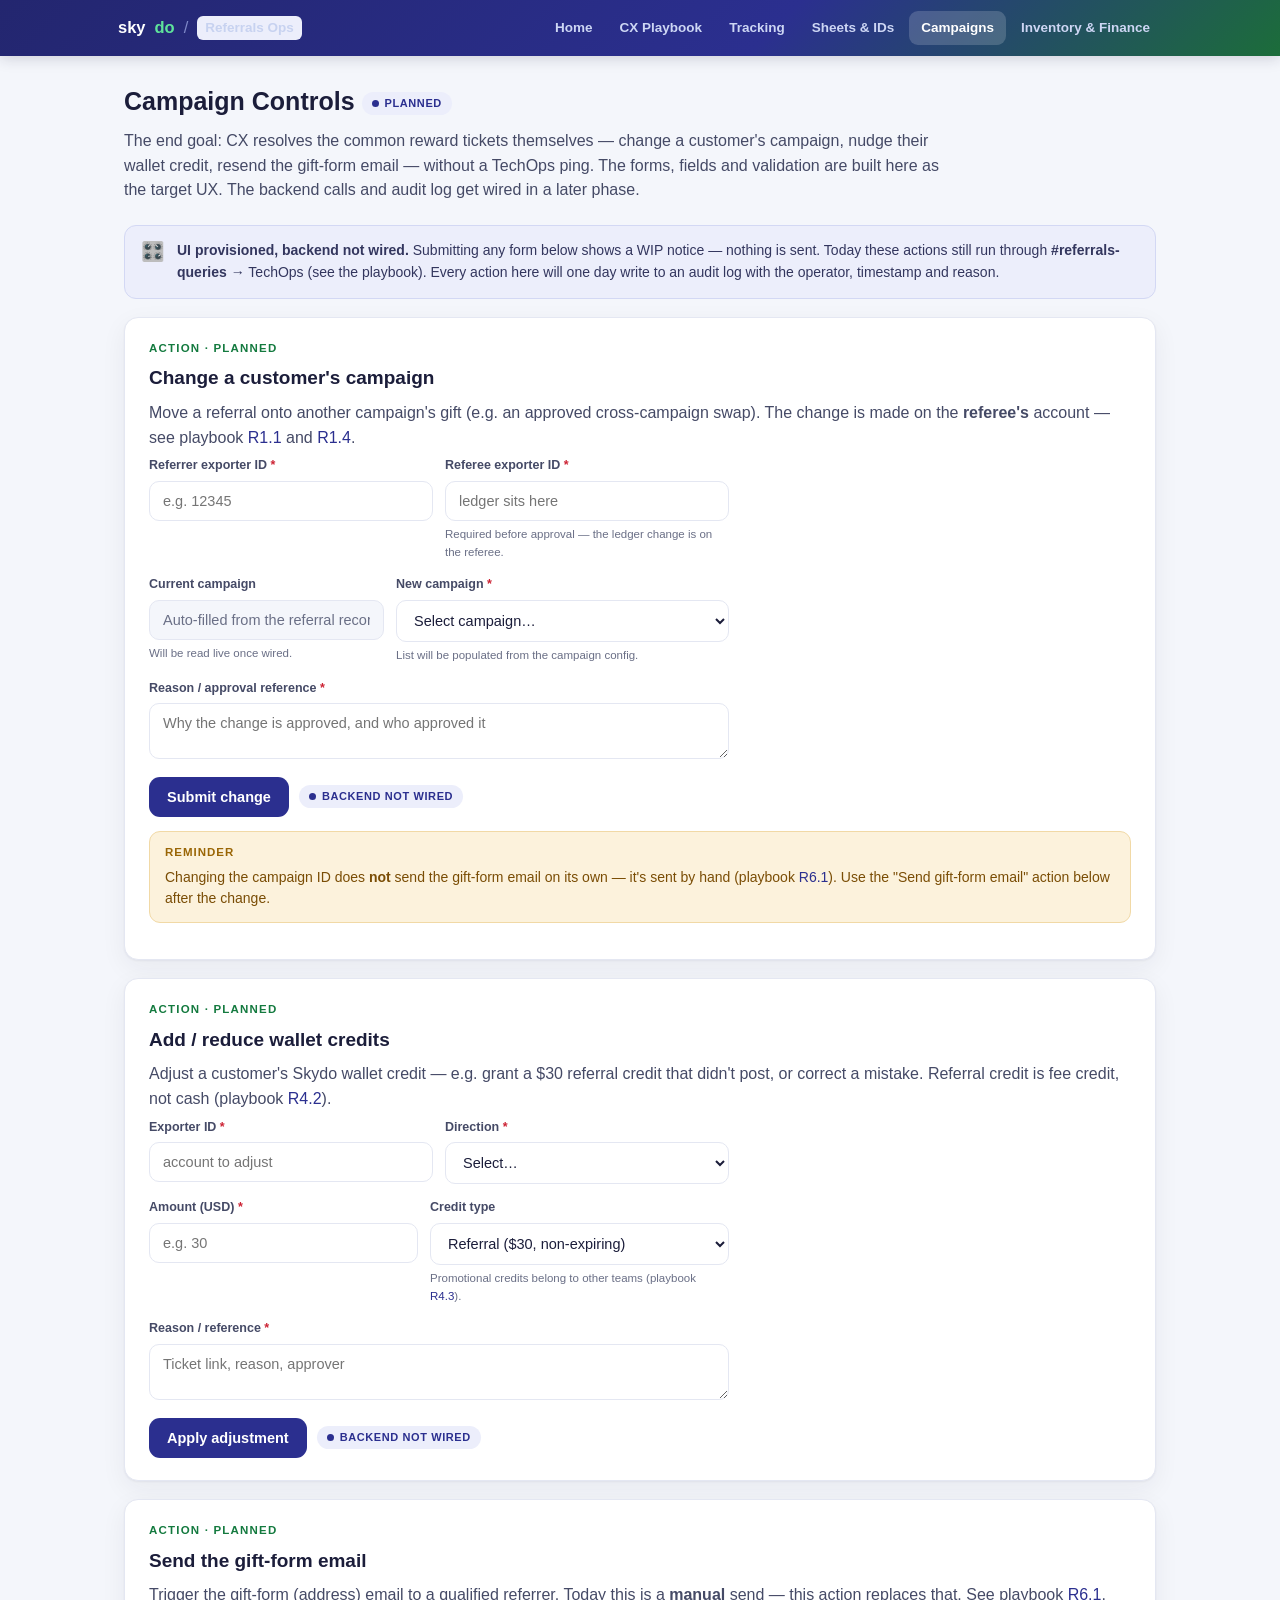
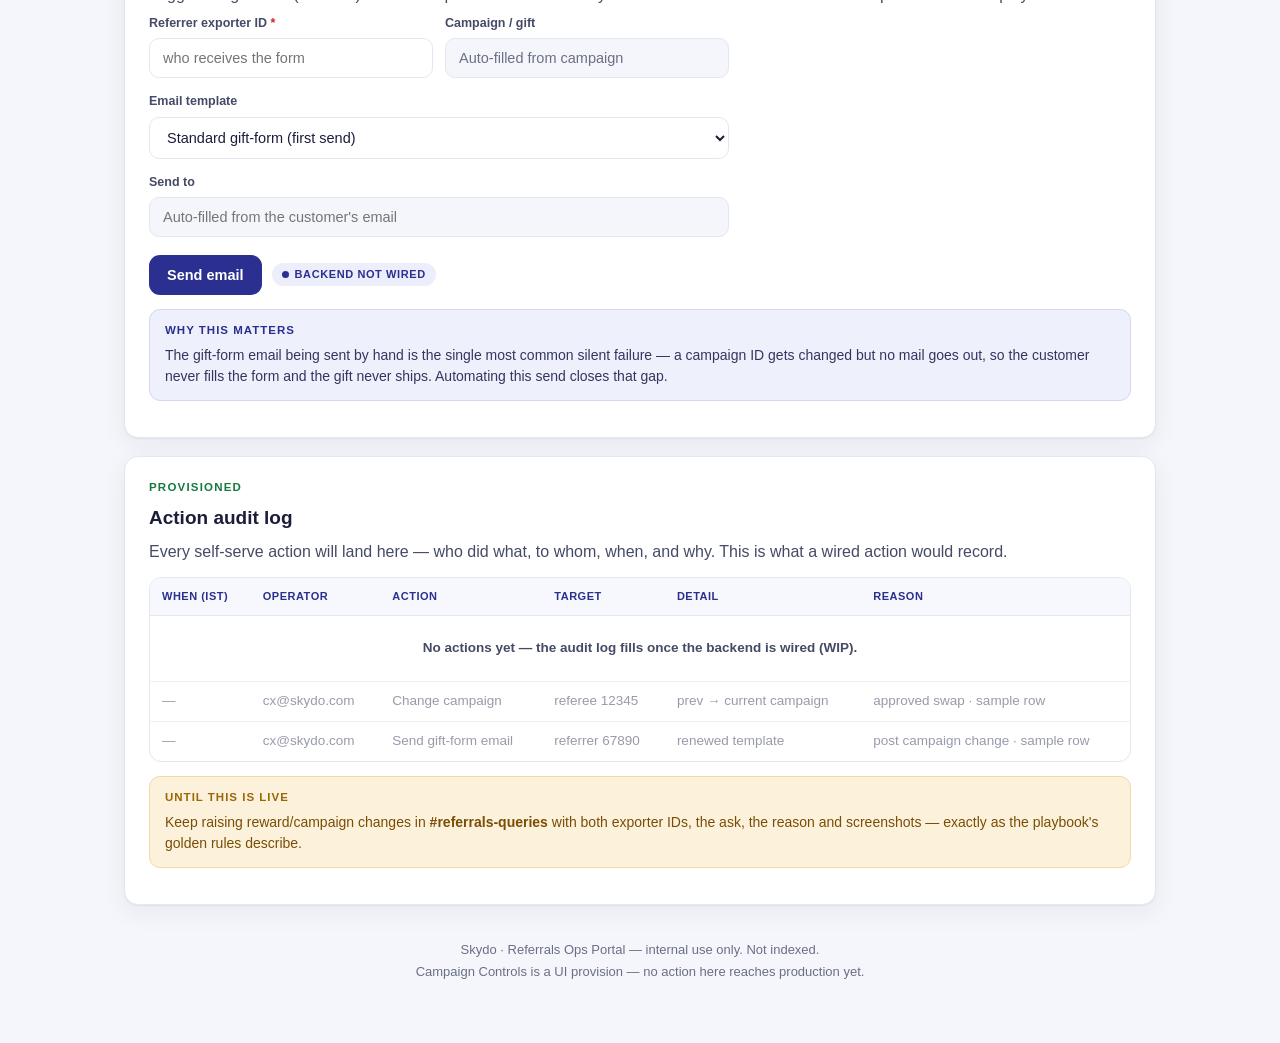
==== campaigns.html @ 993fd40b "Multi-page ops portal (public-safe) - index.html: portal dashboard (module hub + roadmap) - playbook" ====
<!DOCTYPE html>
<html lang="en">
<head>
<meta charset="UTF-8">
<meta name="viewport" content="width=device-width, initial-scale=1.0">
<meta name="robots" content="noindex, nofollow">
<meta name="referrer" content="no-referrer">
<title>Campaign Controls — Referrals Ops</title>
<link rel="stylesheet" href="assets/portal.css">
</head>
<body>

<nav class="portal-nav">
  <div class="pn-wrap">
    <a class="pn-brand" href="index.html"><span class="a">sky</span><span class="b">do</span><span class="sep">/</span><span class="tag">Referrals Ops</span></a>
    <div class="pn-links">
      <a href="index.html">Home</a>
      <a href="playbook.html">CX Playbook</a>
      <a href="sql-tracking.html">Tracking</a>
      <a href="sheets-and-ids.html">Sheets &amp; IDs</a>
      <a href="campaigns.html">Campaigns</a>
      <a href="inventory.html">Inventory &amp; Finance</a>
    </div>
  </div>
</nav>

<main class="wrap">

  <div class="page-head">
    <h1>Campaign Controls <span class="status planned" style="vertical-align:middle">Planned</span></h1>
    <p>The end goal: CX resolves the common reward tickets themselves — change a customer's campaign, nudge their wallet credit, resend the gift-form email — without a TechOps ping. The forms, fields and validation are built here as the target UX. The backend calls and audit log get wired in a later phase.</p>
  </div>

  <div class="wip-banner plan">
    <span class="ic">🎛️</span>
    <div class="body"><b>UI provisioned, backend not wired.</b> Submitting any form below shows a WIP notice — nothing is sent. Today these actions still run through <b>#referrals-queries</b> → TechOps (see the playbook). Every action here will one day write to an audit log with the operator, timestamp and reason.</div>
  </div>

  <!-- ACTION 1: CHANGE CAMPAIGN -->
  <div class="panel">
    <h2><span class="kicker">Action · Planned</span>Change a customer's campaign</h2>
    <p class="lead">Move a referral onto another campaign's gift (e.g. an approved cross-campaign swap). The change is made on the <b>referee's</b> account — see playbook <a href="playbook.html#R1.1">R1.1</a> and <a href="playbook.html#R1.4">R1.4</a>.</p>
    <form class="ops-form" data-wip="Change campaign">
      <div class="two">
        <div class="fld">
          <label>Referrer exporter ID <span class="req">*</span></label>
          <input type="text" inputmode="numeric" placeholder="e.g. 12345" required>
        </div>
        <div class="fld">
          <label>Referee exporter ID <span class="req">*</span></label>
          <input type="text" inputmode="numeric" placeholder="ledger sits here" required>
          <span class="hint">Required before approval — the ledger change is on the referee.</span>
        </div>
      </div>
      <div class="two">
        <div class="fld">
          <label>Current campaign</label>
          <input type="text" value="Auto-filled from the referral record" disabled>
          <span class="hint">Will be read live once wired.</span>
        </div>
        <div class="fld">
          <label>New campaign <span class="req">*</span></label>
          <select required>
            <option value="">Select campaign…</option>
            <option>This month · Coffee Machine</option>
            <option>Previous campaign</option>
            <option>Alexa Echo Dot — 15-day activation window</option>
            <option>Base — $30 / $30</option>
          </select>
          <span class="hint">List will be populated from the campaign config.</span>
        </div>
      </div>
      <div class="fld">
        <label>Reason / approval reference <span class="req">*</span></label>
        <textarea rows="2" placeholder="Why the change is approved, and who approved it" required></textarea>
      </div>
      <div class="form-actions">
        <button type="submit" class="btn-primary">Submit change</button>
        <span class="status planned">Backend not wired</span>
      </div>
    </form>
    <div class="callout warn"><div class="h">Reminder</div>Changing the campaign ID does <b>not</b> send the gift-form email on its own — it's sent by hand (playbook <a href="playbook.html#R6.1">R6.1</a>). Use the "Send gift-form email" action below after the change.</div>
  </div>

  <!-- ACTION 2: CREDITS -->
  <div class="panel">
    <h2><span class="kicker">Action · Planned</span>Add / reduce wallet credits</h2>
    <p class="lead">Adjust a customer's Skydo wallet credit — e.g. grant a $30 referral credit that didn't post, or correct a mistake. Referral credit is fee credit, not cash (playbook <a href="playbook.html#R4.2">R4.2</a>).</p>
    <form class="ops-form" data-wip="Wallet credit adjustment">
      <div class="two">
        <div class="fld">
          <label>Exporter ID <span class="req">*</span></label>
          <input type="text" inputmode="numeric" placeholder="account to adjust" required>
        </div>
        <div class="fld">
          <label>Direction <span class="req">*</span></label>
          <select required>
            <option value="">Select…</option>
            <option>Add credit (+)</option>
            <option>Reduce credit (−)</option>
          </select>
        </div>
      </div>
      <div class="two">
        <div class="fld">
          <label>Amount (USD) <span class="req">*</span></label>
          <input type="number" min="0" step="1" placeholder="e.g. 30" required>
        </div>
        <div class="fld">
          <label>Credit type</label>
          <select>
            <option>Referral ($30, non-expiring)</option>
            <option>Promotional (route to campaign owner)</option>
            <option>Correction / goodwill</option>
          </select>
          <span class="hint">Promotional credits belong to other teams (playbook <a href="playbook.html#R4.3">R4.3</a>).</span>
        </div>
      </div>
      <div class="fld">
        <label>Reason / reference <span class="req">*</span></label>
        <textarea rows="2" placeholder="Ticket link, reason, approver" required></textarea>
      </div>
      <div class="form-actions">
        <button type="submit" class="btn-primary">Apply adjustment</button>
        <span class="status planned">Backend not wired</span>
      </div>
    </form>
  </div>

  <!-- ACTION 3: SEND GIFT MAIL -->
  <div class="panel">
    <h2><span class="kicker">Action · Planned</span>Send the gift-form email</h2>
    <p class="lead">Trigger the gift-form (address) email to a qualified referrer. Today this is a <b>manual</b> send — this action replaces that. See playbook <a href="playbook.html#R6.1">R6.1</a>.</p>
    <form class="ops-form" data-wip="Send gift-form email">
      <div class="two">
        <div class="fld">
          <label>Referrer exporter ID <span class="req">*</span></label>
          <input type="text" inputmode="numeric" placeholder="who receives the form" required>
        </div>
        <div class="fld">
          <label>Campaign / gift</label>
          <input type="text" value="Auto-filled from campaign" disabled>
        </div>
      </div>
      <div class="fld">
        <label>Email template</label>
        <select>
          <option>Standard gift-form (first send)</option>
          <option>Renewed gift-form (after a campaign change)</option>
          <option>Reminder (form not filled)</option>
        </select>
      </div>
      <div class="fld">
        <label>Send to</label>
        <input type="email" placeholder="Auto-filled from the customer's email" disabled>
      </div>
      <div class="form-actions">
        <button type="submit" class="btn-primary">Send email</button>
        <span class="status planned">Backend not wired</span>
      </div>
    </form>
    <div class="callout idea"><div class="h">Why this matters</div>The gift-form email being sent by hand is the single most common silent failure — a campaign ID gets changed but no mail goes out, so the customer never fills the form and the gift never ships. Automating this send closes that gap.</div>
  </div>

  <!-- AUDIT LOG -->
  <div class="panel">
    <h2><span class="kicker">Provisioned</span>Action audit log</h2>
    <p class="lead">Every self-serve action will land here — who did what, to whom, when, and why. This is what a wired action would record.</p>
    <div class="tbl-scroll">
      <table class="data">
        <thead><tr><th>When (IST)</th><th>Operator</th><th>Action</th><th>Target</th><th>Detail</th><th>Reason</th></tr></thead>
        <tbody>
          <tr><td colspan="6" class="wipcell" style="text-align:center; padding:22px">No actions yet — the audit log fills once the backend is wired (WIP).</td></tr>
          <tr style="opacity:.55"><td>—</td><td>cx@skydo.com</td><td>Change campaign</td><td>referee 12345</td><td>prev → current campaign</td><td>approved swap · sample row</td></tr>
          <tr style="opacity:.55"><td>—</td><td>cx@skydo.com</td><td>Send gift-form email</td><td>referrer 67890</td><td>renewed template</td><td>post campaign change · sample row</td></tr>
        </tbody>
      </table>
    </div>
    <div class="callout warn"><div class="h">Until this is live</div>Keep raising reward/campaign changes in <b>#referrals-queries</b> with both exporter IDs, the ask, the reason and screenshots — exactly as the playbook's golden rules describe.</div>
  </div>

</main>

<footer>
  Skydo · Referrals Ops Portal — internal use only. Not indexed.<br>
  Campaign Controls is a UI provision — no action here reaches production yet.
</footer>

<script src="assets/portal.js"></script>
</body>
</html>
---- assets/portal.css ----
/* ============================================================
   Referrals Ops Portal — shared design system
   Tokens + component styles lifted from the CX playbook
   (index.html/playbook.html) so every module looks like one product.
   Module pages link this file; the playbook stays self-contained.
   ============================================================ */
:root{
  --blue:#2b2f8f; --blue-d:#23266f; --green:#1a9a4e; --green-d:#147a3f;
  --ink:#1b1d3a; --ink-soft:#454a66; --muted:#6a6f86;
  --bg:#f4f6fb; --card:#ffffff; --line:#e4e7f2;
  --ok:#157a43; --ok-bg:#e7f6ec;
  --warn:#9a6606; --warn-bg:#fcf2dc;
  --plan:#2b2f8f; --plan-bg:#eceefb;
  --ref:#2b2f8f; --ref-bg:#eceefb;
  --hi:#fff3a8;
  --radius:14px;
  --shadow:0 1px 2px rgba(27,29,58,.05),0 8px 26px rgba(27,29,58,.06);
  --mono:"SF Mono",ui-monospace,Menlo,Consolas,"Liberation Mono",monospace;
}
*{box-sizing:border-box}
html{scroll-behavior:smooth}
body{margin:0; background:var(--bg); color:var(--ink);
  font-family:-apple-system,BlinkMacSystemFont,"Segoe UI",Inter,Roboto,Helvetica,Arial,sans-serif;
  line-height:1.55; -webkit-font-smoothing:antialiased;}
a{color:var(--blue); text-decoration:none}
a:hover{text-decoration:underline}
code{background:#eef0fc; color:var(--blue-d); border-radius:5px; padding:1px 6px; font-size:13px; font-family:var(--mono)}
.wrap{max-width:1080px; margin:0 auto; padding:0 24px}
.muted{color:var(--muted)}
.kicker{display:block; font-size:11.5px; letter-spacing:1.2px; text-transform:uppercase; color:var(--green-d); margin-bottom:6px; font-weight:700}

/* ---------- Top navigation ---------- */
.portal-nav{position:sticky; top:0; z-index:80;
  background:linear-gradient(135deg,#23266f 0%,#2b2f8f 60%,#1c6d3a 100%);
  box-shadow:0 2px 14px rgba(27,29,58,.18)}
.pn-wrap{max-width:1080px; margin:0 auto; padding:6px 18px; display:flex; align-items:center; gap:14px; min-height:56px; flex-wrap:wrap}
.pn-brand{display:flex; align-items:center; gap:9px; font-weight:800; font-size:16.5px; color:#fff; white-space:nowrap}
.pn-brand:hover{text-decoration:none}
.pn-brand .a{color:#fff}.pn-brand .b{color:#5fe39b}
.pn-brand .sep{color:#7f88c8; font-weight:500}
.pn-brand .tag{color:#c7d2f0; font-weight:600; font-size:13.5px}
.pn-links{display:flex; gap:3px; margin-left:auto; flex-wrap:wrap}
.pn-links a{color:#cdd6f4; padding:7px 12px; border-radius:9px; font-size:13.5px; font-weight:600}
.pn-links a:hover{color:#fff; background:rgba(255,255,255,.10); text-decoration:none}
.pn-links a.active{color:#fff; background:rgba(255,255,255,.17)}

/* ---------- Hero ---------- */
.ops-hero{background:linear-gradient(135deg,#23266f 0%,#2b2f8f 52%,#147a3f 100%); color:#eef3ff; padding:34px 0 30px}
.ops-hero .logo-chip{display:inline-flex; background:#fff; padding:9px 16px; border-radius:12px; box-shadow:0 2px 10px rgba(0,0,0,.10)}
.ops-hero .skydo-logo{height:32px; width:auto; display:block}
.ops-hero h1{margin:16px 0 8px; font-size:29px; line-height:1.18; color:#fff; font-weight:750}
.ops-hero p.sub{margin:0; color:#c7d2f0; max-width:780px; font-size:15px}
.meta-row{margin-top:16px; display:flex; flex-wrap:wrap; gap:8px}
.meta-row .pill{background:rgba(255,255,255,.10); border:1px solid rgba(255,255,255,.18); color:#e4ecff; padding:5px 12px; border-radius:999px; font-size:12.5px}
.meta-row .pill.v{background:var(--green); border-color:var(--green); color:#fff; font-weight:700}

/* page heading (module pages, below nav) */
.page-head{padding:26px 0 4px}
.page-head h1{margin:0; font-size:25px; color:var(--ink); font-weight:750}
.page-head p{margin:8px 0 0; color:var(--ink-soft); max-width:820px}

/* ---------- Panels ---------- */
main{padding-bottom:10px}
.panel{background:var(--card); border:1px solid var(--line); border-radius:var(--radius); box-shadow:var(--shadow); padding:22px 24px; margin:18px 0}
.panel h2{margin:0 0 4px; font-size:19px; color:var(--ink)}
.panel p.lead{color:var(--ink-soft); margin:8px 0 4px}
.panel.gold{border:1.5px solid #bfe0cd; background:linear-gradient(180deg,#ffffff 0%,#f5fbf7 100%)}
.panel>h3{margin:18px 0 6px; font-size:15px; color:var(--ink)}

/* ---------- Status badges ---------- */
.status{display:inline-flex; align-items:center; gap:6px; font-size:11px; font-weight:800; letter-spacing:.6px; text-transform:uppercase; padding:3px 10px; border-radius:999px; white-space:nowrap}
.status::before{content:""; width:7px; height:7px; border-radius:50%; background:currentColor}
.status.live{background:var(--ok-bg); color:var(--ok)}
.status.wip{background:var(--warn-bg); color:var(--warn)}
.status.planned{background:var(--plan-bg); color:var(--plan)}

/* ---------- Module grid (dashboard) ---------- */
.mod-grid{display:grid; grid-template-columns:repeat(auto-fill,minmax(300px,1fr)); gap:16px; margin:18px 0 6px}
.mod-card{display:flex; flex-direction:column; gap:9px; background:var(--card); border:1px solid var(--line); border-radius:var(--radius); box-shadow:var(--shadow); padding:20px; color:inherit; transition:transform .14s, border-color .14s, box-shadow .14s}
.mod-card:hover{border-color:var(--blue); transform:translateY(-2px); text-decoration:none; box-shadow:0 6px 22px rgba(27,29,58,.12)}
.mod-card .row1{display:flex; align-items:center; gap:10px}
.mod-card .ic{font-size:22px; line-height:1}
.mod-card h3{margin:0; font-size:16.5px; color:var(--ink); flex:1}
.mod-card p{margin:0; color:var(--ink-soft); font-size:14px; flex:1}
.mod-card .go{margin-top:2px; font-size:13px; font-weight:700; color:var(--blue)}
.mod-card.soon{opacity:.96}

/* ---------- WIP banner ---------- */
.wip-banner{display:flex; gap:12px; align-items:flex-start; background:var(--warn-bg); border:1px solid #f1d9a6; color:#7a4d05; border-radius:12px; padding:14px 16px; margin:18px 0}
.wip-banner.plan{background:var(--plan-bg); border-color:#d3d8f4; color:#33365e}
.wip-banner .ic{font-size:19px; line-height:1.3}
.wip-banner b{color:inherit}
.wip-banner .body{font-size:14px}

/* ---------- Callouts (from playbook) ---------- */
.callout{border-radius:11px; padding:12px 15px; font-size:14px; margin:14px 0}
.callout .h{font-weight:800; font-size:11.5px; letter-spacing:1px; text-transform:uppercase; margin-bottom:5px}
.callout.warn{background:var(--warn-bg); border:1px solid #f1d9a6; color:#7a4d05}
.callout.warn .h{color:var(--warn)}
.callout.idea{background:#eef0fc; border:1px solid #d3d8f4; color:#33365e}
.callout.idea .h{color:var(--blue)}
.callout.case{background:#f3faf5; border:1px solid #cfead8; color:#2c4a38}
.callout.case .h{color:var(--green-d)}

/* ---------- Toolbox + map table (from playbook) ---------- */
.toolbox{background:#f3f6fd; border:1px solid #d9e0f5; border-radius:11px; padding:13px 16px; margin-top:12px; font-size:14.5px; color:var(--ink-soft)}
.toolbox .h{font-weight:800; font-size:11.5px; letter-spacing:.8px; text-transform:uppercase; color:var(--blue); margin-bottom:6px}
.toolbox a{font-weight:650; word-break:break-word}
table.map{width:100%; border-collapse:collapse; margin-top:8px; font-size:14px}
table.map th{text-align:left; font-size:11.5px; letter-spacing:.8px; text-transform:uppercase; color:var(--blue); padding:6px 10px; border-bottom:1.5px solid #d9e0f5}
table.map td{padding:8px 10px; border-bottom:1px solid #e6eaf7; color:var(--ink-soft); vertical-align:top}
table.map td code{background:#eef0fc; color:var(--blue-d)}

/* ---------- Data tables ---------- */
.tbl-scroll{overflow-x:auto; border:1px solid var(--line); border-radius:12px; margin:12px 0}
table.data{width:100%; border-collapse:collapse; font-size:13.5px; min-width:640px}
table.data th{text-align:left; font-size:11px; letter-spacing:.5px; text-transform:uppercase; color:var(--blue); padding:10px 12px; border-bottom:1.5px solid var(--line); background:#f7f8fd; white-space:nowrap}
table.data td{padding:9px 12px; border-bottom:1px solid #eef1f7; color:var(--ink-soft); vertical-align:top}
table.data tr:last-child td{border-bottom:none}
table.data tbody tr:hover td,table.data tr:hover td{background:#fafbff}
table.data td code{background:#eef0fc; color:var(--blue-d)}
.wipcell{color:var(--warn); font-weight:600}

/* ---------- SQL query cards ---------- */
.sqlq{border:1px solid var(--line); border-radius:12px; margin:16px 0; overflow:hidden; background:#fff; box-shadow:var(--shadow)}
.sqlq>.head{display:flex; align-items:flex-start; gap:12px; padding:13px 16px; background:#f3f6fd; border-bottom:1px solid #d9e0f5}
.sqlq>.head .meta{flex:1; min-width:0}
.sqlq>.head .t{font-weight:700; font-size:15px; color:var(--ink)}
.sqlq>.head .d{font-size:13px; color:var(--ink-soft); margin-top:3px}
.sqlq>.head .tables{margin-top:6px; display:flex; flex-wrap:wrap; gap:5px}
.sqlq .tables code{font-size:11.5px; background:#e7ecff; color:var(--blue-d)}
.sqlq pre{margin:0; padding:15px 16px; overflow-x:auto; background:#0f1226; color:#e7ecff; font-size:12.7px; line-height:1.55; font-family:var(--mono)}
.sqlq pre code{background:none; color:inherit; padding:0; font-size:inherit}
.sqlq .foot{padding:10px 16px; border-top:1px solid var(--line); background:#fafbff; font-size:12.7px; color:var(--muted); display:flex; gap:10px; align-items:center; flex-wrap:wrap}

/* copy button */
.copy{border:1px solid var(--line); background:#fff; color:var(--ink-soft); padding:6px 11px; border-radius:8px; font-size:12.5px; cursor:pointer; font-weight:600; white-space:nowrap}
.copy:hover{border-color:var(--blue); color:var(--blue)}
.copy.done{border-color:var(--green); color:var(--green-d)}

/* ---------- Buttons ---------- */
.btn{border:1px solid var(--line); background:#fff; color:var(--ink-soft); padding:11px 15px; border-radius:11px; font-size:13.5px; cursor:pointer; font-weight:600; text-decoration:none; display:inline-block}
.btn:hover{border-color:var(--blue); color:var(--blue); text-decoration:none}
.btn-primary{background:var(--blue); color:#fff; border:none; padding:12px 18px; border-radius:11px; font-weight:700; font-size:14.5px; cursor:pointer}
.btn-primary:hover{background:var(--blue-d)}
.btn-primary:disabled,.btn-primary[disabled]{background:#b7bce0; cursor:not-allowed}

/* ---------- Forms (self-serve action provisions) ---------- */
.ops-form{display:grid; gap:14px; max-width:580px; margin-top:6px}
.ops-form .two{display:grid; grid-template-columns:1fr 1fr; gap:12px}
.fld{display:flex; flex-direction:column; gap:5px}
.fld label{font-size:12.5px; font-weight:700; color:var(--ink-soft)}
.fld label .req{color:#c23}
.fld input,.fld select,.fld textarea{padding:11px 13px; border:1.5px solid var(--line); border-radius:10px; font-size:14.5px; font-family:inherit; background:#fff; color:var(--ink)}
.fld input:focus,.fld select:focus,.fld textarea:focus{outline:none; border-color:var(--blue); box-shadow:0 0 0 4px rgba(43,47,143,.12)}
.fld input:disabled,.fld select:disabled,.fld textarea:disabled{background:#f4f6fb; color:var(--muted); cursor:not-allowed}
.fld .hint{font-size:11.5px; color:var(--muted)}
.form-actions{display:flex; gap:10px; align-items:center; margin-top:4px; flex-wrap:wrap}

/* ---------- Stat cards (finance) ---------- */
.stat-grid{display:grid; grid-template-columns:repeat(auto-fill,minmax(200px,1fr)); gap:14px; margin:14px 0}
.stat{background:var(--card); border:1px solid var(--line); border-radius:12px; padding:16px 18px; box-shadow:var(--shadow)}
.stat .l{font-size:11.5px; letter-spacing:.6px; text-transform:uppercase; color:var(--muted); font-weight:700}
.stat .v{font-size:24px; font-weight:800; color:var(--ink); margin-top:5px}
.stat .v.wipv{color:var(--warn); font-size:16px; font-weight:700; letter-spacing:.3px}
.stat .s{font-size:12px; color:var(--muted); margin-top:3px}

/* ---------- Misc ---------- */
.tag{display:inline-block; font-size:11px; font-weight:700; background:var(--ref-bg); color:var(--ref); padding:2px 8px; border-radius:6px}
ul.clean{margin:6px 0 0; padding-left:20px} ul.clean li{margin:5px 0; color:var(--ink-soft)}
.divider{height:1px; background:var(--line); margin:22px 0}
footer{max-width:1080px; margin:34px auto 60px; padding:0 24px; color:var(--muted); font-size:13px; text-align:center; line-height:1.7}
footer a{font-weight:600}

@media (max-width:640px){
  .ops-hero h1{font-size:23px}
  .page-head h1{font-size:21px}
  .ops-form .two{grid-template-columns:1fr}
  .pn-links{gap:1px}
  .pn-links a{padding:6px 9px; font-size:13px}
}
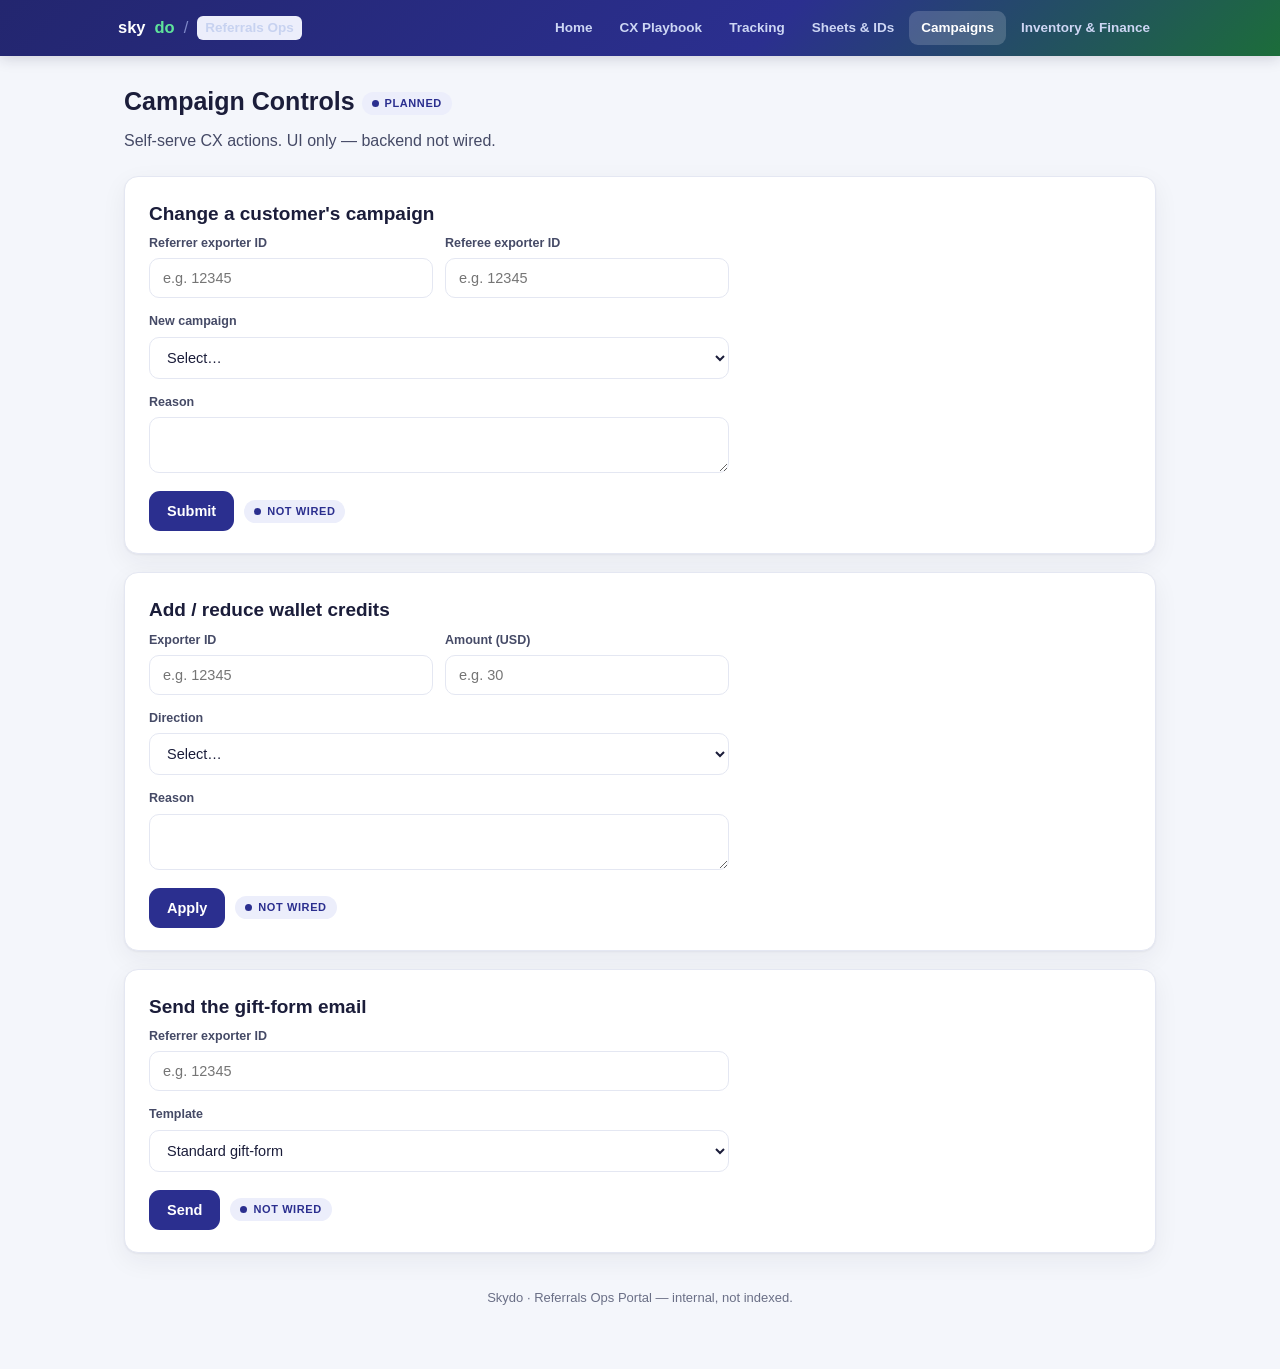
==== commit 0542660e: "Strip module pages to bare basics Trim Home, Tracking, Sheets & IDs, Campaigns, and Inventory to min" ====
--- a/campaigns.html
+++ b/campaigns.html
@@ -25,166 +25,50 @@
 </nav>
 
 <main class="wrap">
-
   <div class="page-head">
     <h1>Campaign Controls <span class="status planned" style="vertical-align:middle">Planned</span></h1>
-    <p>The end goal: CX resolves the common reward tickets themselves — change a customer's campaign, nudge their wallet credit, resend the gift-form email — without a TechOps ping. The forms, fields and validation are built here as the target UX. The backend calls and audit log get wired in a later phase.</p>
+    <p>Self-serve CX actions. UI only — backend not wired.</p>
   </div>
 
-  <div class="wip-banner plan">
-    <span class="ic">🎛️</span>
-    <div class="body"><b>UI provisioned, backend not wired.</b> Submitting any form below shows a WIP notice — nothing is sent. Today these actions still run through <b>#referrals-queries</b> → TechOps (see the playbook). Every action here will one day write to an audit log with the operator, timestamp and reason.</div>
-  </div>
-
-  <!-- ACTION 1: CHANGE CAMPAIGN -->
   <div class="panel">
-    <h2><span class="kicker">Action · Planned</span>Change a customer's campaign</h2>
-    <p class="lead">Move a referral onto another campaign's gift (e.g. an approved cross-campaign swap). The change is made on the <b>referee's</b> account — see playbook <a href="playbook.html#R1.1">R1.1</a> and <a href="playbook.html#R1.4">R1.4</a>.</p>
+    <h2>Change a customer's campaign</h2>
     <form class="ops-form" data-wip="Change campaign">
       <div class="two">
-        <div class="fld">
-          <label>Referrer exporter ID <span class="req">*</span></label>
-          <input type="text" inputmode="numeric" placeholder="e.g. 12345" required>
-        </div>
-        <div class="fld">
-          <label>Referee exporter ID <span class="req">*</span></label>
-          <input type="text" inputmode="numeric" placeholder="ledger sits here" required>
-          <span class="hint">Required before approval — the ledger change is on the referee.</span>
-        </div>
+        <div class="fld"><label>Referrer exporter ID</label><input type="text" inputmode="numeric" placeholder="e.g. 12345"></div>
+        <div class="fld"><label>Referee exporter ID</label><input type="text" inputmode="numeric" placeholder="e.g. 12345"></div>
       </div>
-      <div class="two">
-        <div class="fld">
-          <label>Current campaign</label>
-          <input type="text" value="Auto-filled from the referral record" disabled>
-          <span class="hint">Will be read live once wired.</span>
-        </div>
-        <div class="fld">
-          <label>New campaign <span class="req">*</span></label>
-          <select required>
-            <option value="">Select campaign…</option>
-            <option>This month · Coffee Machine</option>
-            <option>Previous campaign</option>
-            <option>Alexa Echo Dot — 15-day activation window</option>
-            <option>Base — $30 / $30</option>
-          </select>
-          <span class="hint">List will be populated from the campaign config.</span>
-        </div>
+      <div class="fld"><label>New campaign</label>
+        <select><option value="">Select…</option><option>This month · Coffee Machine</option><option>Alexa Echo Dot</option><option>Base · $30 / $30</option></select>
       </div>
-      <div class="fld">
-        <label>Reason / approval reference <span class="req">*</span></label>
-        <textarea rows="2" placeholder="Why the change is approved, and who approved it" required></textarea>
-      </div>
-      <div class="form-actions">
-        <button type="submit" class="btn-primary">Submit change</button>
-        <span class="status planned">Backend not wired</span>
-      </div>
-    </form>
-    <div class="callout warn"><div class="h">Reminder</div>Changing the campaign ID does <b>not</b> send the gift-form email on its own — it's sent by hand (playbook <a href="playbook.html#R6.1">R6.1</a>). Use the "Send gift-form email" action below after the change.</div>
-  </div>
-
-  <!-- ACTION 2: CREDITS -->
-  <div class="panel">
-    <h2><span class="kicker">Action · Planned</span>Add / reduce wallet credits</h2>
-    <p class="lead">Adjust a customer's Skydo wallet credit — e.g. grant a $30 referral credit that didn't post, or correct a mistake. Referral credit is fee credit, not cash (playbook <a href="playbook.html#R4.2">R4.2</a>).</p>
-    <form class="ops-form" data-wip="Wallet credit adjustment">
-      <div class="two">
-        <div class="fld">
-          <label>Exporter ID <span class="req">*</span></label>
-          <input type="text" inputmode="numeric" placeholder="account to adjust" required>
-        </div>
-        <div class="fld">
-          <label>Direction <span class="req">*</span></label>
-          <select required>
-            <option value="">Select…</option>
-            <option>Add credit (+)</option>
-            <option>Reduce credit (−)</option>
-          </select>
-        </div>
-      </div>
-      <div class="two">
-        <div class="fld">
-          <label>Amount (USD) <span class="req">*</span></label>
-          <input type="number" min="0" step="1" placeholder="e.g. 30" required>
-        </div>
-        <div class="fld">
-          <label>Credit type</label>
-          <select>
-            <option>Referral ($30, non-expiring)</option>
-            <option>Promotional (route to campaign owner)</option>
-            <option>Correction / goodwill</option>
-          </select>
-          <span class="hint">Promotional credits belong to other teams (playbook <a href="playbook.html#R4.3">R4.3</a>).</span>
-        </div>
-      </div>
-      <div class="fld">
-        <label>Reason / reference <span class="req">*</span></label>
-        <textarea rows="2" placeholder="Ticket link, reason, approver" required></textarea>
-      </div>
-      <div class="form-actions">
-        <button type="submit" class="btn-primary">Apply adjustment</button>
-        <span class="status planned">Backend not wired</span>
-      </div>
+      <div class="fld"><label>Reason</label><textarea rows="2"></textarea></div>
+      <div class="form-actions"><button type="submit" class="btn-primary">Submit</button><span class="status planned">Not wired</span></div>
     </form>
   </div>
 
-  <!-- ACTION 3: SEND GIFT MAIL -->
   <div class="panel">
-    <h2><span class="kicker">Action · Planned</span>Send the gift-form email</h2>
-    <p class="lead">Trigger the gift-form (address) email to a qualified referrer. Today this is a <b>manual</b> send — this action replaces that. See playbook <a href="playbook.html#R6.1">R6.1</a>.</p>
-    <form class="ops-form" data-wip="Send gift-form email">
+    <h2>Add / reduce wallet credits</h2>
+    <form class="ops-form" data-wip="Wallet credit adjustment">
       <div class="two">
-        <div class="fld">
-          <label>Referrer exporter ID <span class="req">*</span></label>
-          <input type="text" inputmode="numeric" placeholder="who receives the form" required>
-        </div>
-        <div class="fld">
-          <label>Campaign / gift</label>
-          <input type="text" value="Auto-filled from campaign" disabled>
-        </div>
+        <div class="fld"><label>Exporter ID</label><input type="text" inputmode="numeric" placeholder="e.g. 12345"></div>
+        <div class="fld"><label>Amount (USD)</label><input type="number" min="0" step="1" placeholder="e.g. 30"></div>
       </div>
-      <div class="fld">
-        <label>Email template</label>
-        <select>
-          <option>Standard gift-form (first send)</option>
-          <option>Renewed gift-form (after a campaign change)</option>
-          <option>Reminder (form not filled)</option>
-        </select>
-      </div>
-      <div class="fld">
-        <label>Send to</label>
-        <input type="email" placeholder="Auto-filled from the customer's email" disabled>
-      </div>
-      <div class="form-actions">
-        <button type="submit" class="btn-primary">Send email</button>
-        <span class="status planned">Backend not wired</span>
-      </div>
+      <div class="fld"><label>Direction</label><select><option value="">Select…</option><option>Add (+)</option><option>Reduce (−)</option></select></div>
+      <div class="fld"><label>Reason</label><textarea rows="2"></textarea></div>
+      <div class="form-actions"><button type="submit" class="btn-primary">Apply</button><span class="status planned">Not wired</span></div>
     </form>
-    <div class="callout idea"><div class="h">Why this matters</div>The gift-form email being sent by hand is the single most common silent failure — a campaign ID gets changed but no mail goes out, so the customer never fills the form and the gift never ships. Automating this send closes that gap.</div>
   </div>
 
-  <!-- AUDIT LOG -->
   <div class="panel">
-    <h2><span class="kicker">Provisioned</span>Action audit log</h2>
-    <p class="lead">Every self-serve action will land here — who did what, to whom, when, and why. This is what a wired action would record.</p>
-    <div class="tbl-scroll">
-      <table class="data">
-        <thead><tr><th>When (IST)</th><th>Operator</th><th>Action</th><th>Target</th><th>Detail</th><th>Reason</th></tr></thead>
-        <tbody>
-          <tr><td colspan="6" class="wipcell" style="text-align:center; padding:22px">No actions yet — the audit log fills once the backend is wired (WIP).</td></tr>
-          <tr style="opacity:.55"><td>—</td><td>cx@skydo.com</td><td>Change campaign</td><td>referee 12345</td><td>prev → current campaign</td><td>approved swap · sample row</td></tr>
-          <tr style="opacity:.55"><td>—</td><td>cx@skydo.com</td><td>Send gift-form email</td><td>referrer 67890</td><td>renewed template</td><td>post campaign change · sample row</td></tr>
-        </tbody>
-      </table>
-    </div>
-    <div class="callout warn"><div class="h">Until this is live</div>Keep raising reward/campaign changes in <b>#referrals-queries</b> with both exporter IDs, the ask, the reason and screenshots — exactly as the playbook's golden rules describe.</div>
+    <h2>Send the gift-form email</h2>
+    <form class="ops-form" data-wip="Send gift-form email">
+      <div class="fld"><label>Referrer exporter ID</label><input type="text" inputmode="numeric" placeholder="e.g. 12345"></div>
+      <div class="fld"><label>Template</label><select><option>Standard gift-form</option><option>Renewed (after campaign change)</option><option>Reminder</option></select></div>
+      <div class="form-actions"><button type="submit" class="btn-primary">Send</button><span class="status planned">Not wired</span></div>
+    </form>
   </div>
-
 </main>
 
-<footer>
-  Skydo · Referrals Ops Portal — internal use only. Not indexed.<br>
-  Campaign Controls is a UI provision — no action here reaches production yet.
-</footer>
+<footer>Skydo · Referrals Ops Portal — internal, not indexed.</footer>
 
 <script src="assets/portal.js"></script>
 </body>
